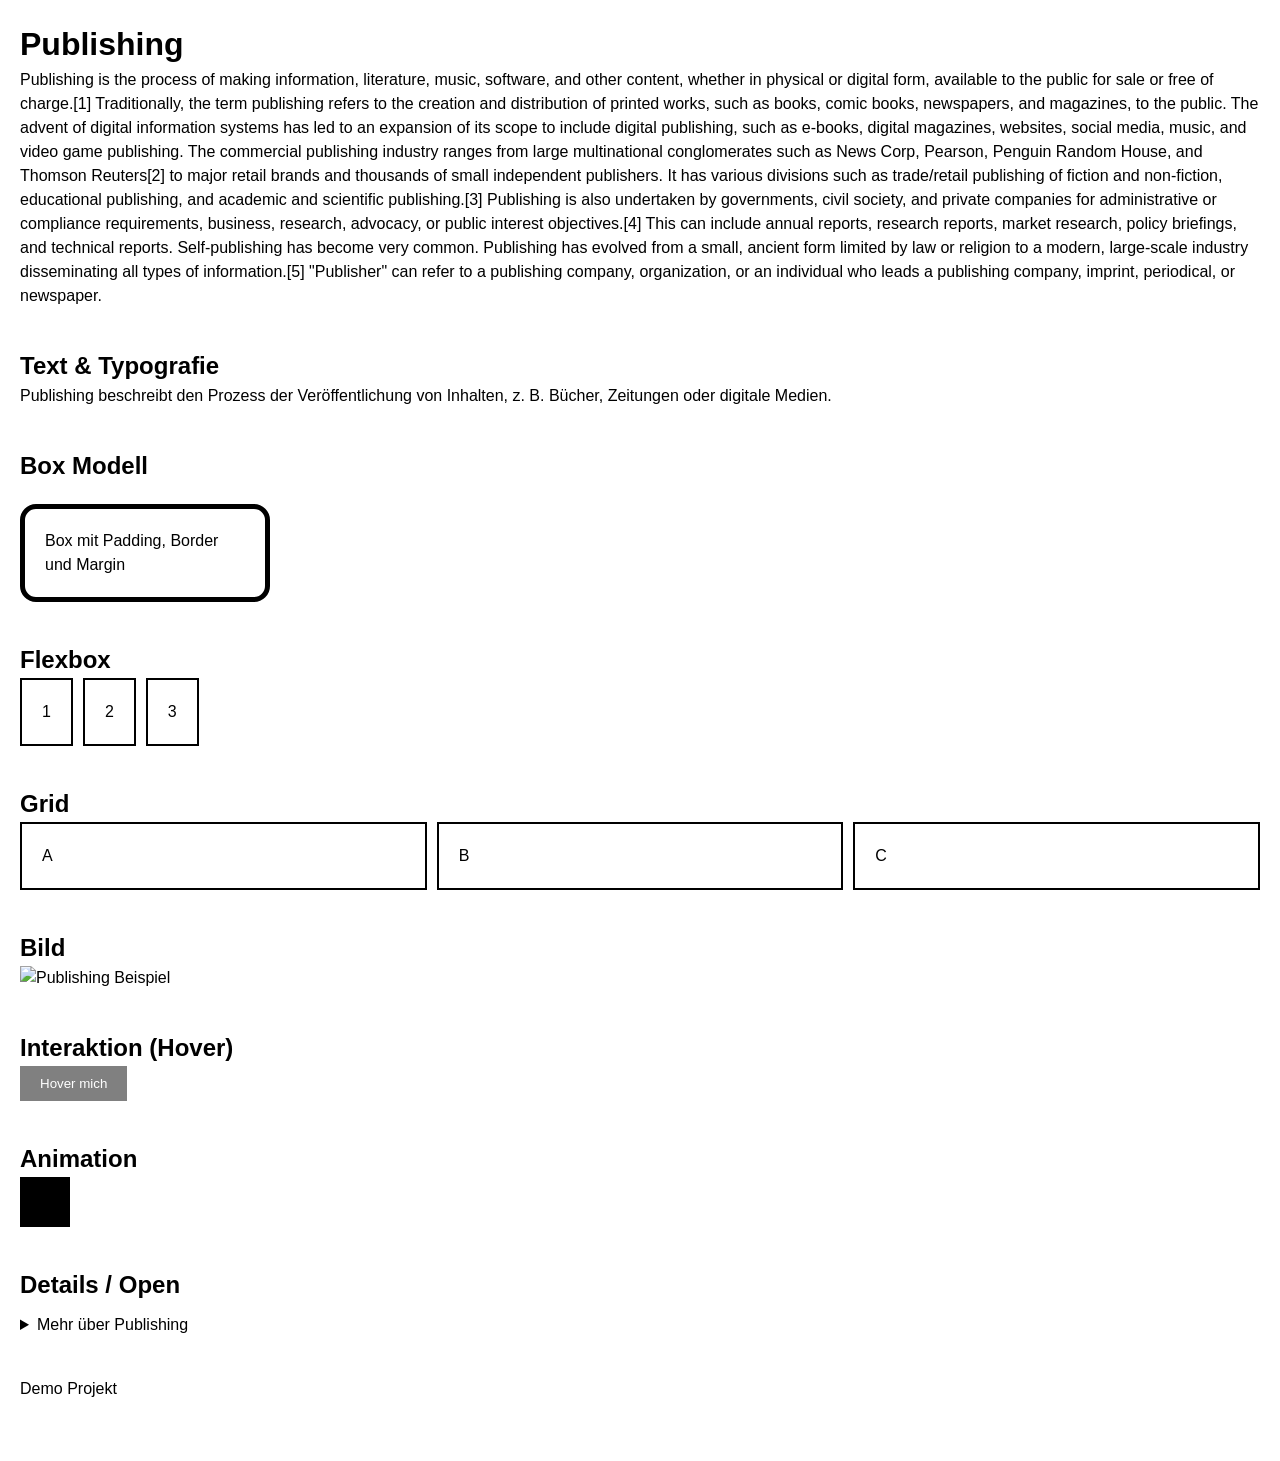
==== sample/index.html @ 696125f9 "typoooos" ====
<!doctype html>
<html lang="de">
  <head>
    <meta charset="UTF-8" />
    <meta name="viewport" content="width=device-width, initial-scale=1.0" />
    <title>Publishing – CSS Demo</title>

    <!-- CSS einbinden -->
    <link rel="stylesheet" href="style.css" />
  </head>

  <body>
    <header>
      <h1>Publishing</h1>
      <p>
        Publishing is the process of making information, literature, music,
        software, and other content, whether in physical or digital form,
        available to the public for sale or free of charge.[1] Traditionally,
        the term publishing refers to the creation and distribution of printed
        works, such as books, comic books, newspapers, and magazines, to the
        public. The advent of digital information systems has led to an
        expansion of its scope to include digital publishing, such as e-books,
        digital magazines, websites, social media, music, and video game
        publishing. The commercial publishing industry ranges from large
        multinational conglomerates such as News Corp, Pearson, Penguin Random
        House, and Thomson Reuters[2] to major retail brands and thousands of
        small independent publishers. It has various divisions such as
        trade/retail publishing of fiction and non-fiction, educational
        publishing, and academic and scientific publishing.[3] Publishing is
        also undertaken by governments, civil society, and private companies for
        administrative or compliance requirements, business, research, advocacy,
        or public interest objectives.[4] This can include annual reports,
        research reports, market research, policy briefings, and technical
        reports. Self-publishing has become very common. Publishing has evolved
        from a small, ancient form limited by law or religion to a modern,
        large-scale industry disseminating all types of information.[5]
        "Publisher" can refer to a publishing company, organization, or an
        individual who leads a publishing company, imprint, periodical, or
        newspaper.
      </p>
    </header>

    <main>
      <!-- TEXT / TYPO -->
      <section class="section">
        <h2>Text & Typografie</h2>
        <p>
          Publishing beschreibt den Prozess der Veröffentlichung von Inhalten,
          z. B. Bücher, Zeitungen oder digitale Medien.
        </p>
      </section>

      <!-- BOX MODELL -->
      <section class="section box-demo">
        <h2>Box Modell</h2>
        <div class="box">Box mit Padding, Border und Margin</div>
      </section>

      <!-- FLEX -->
      <section class="section">
        <h2>Flexbox</h2>
        <div class="flex-container">
          <div class="item">1</div>
          <div class="item">2</div>
          <div class="item">3</div>
        </div>
      </section>

      <!-- GRID -->
      <section class="section">
        <h2>Grid</h2>
        <div class="grid-container">
          <div class="item">A</div>
          <div class="item">B</div>
          <div class="item">C</div>
        </div>
      </section>

      <!-- IMAGE -->
      <section class="section">
        <h2>Bild</h2>
        <img src="images/publishing.jpg" alt="Publishing Beispiel" />
      </section>

      <!-- HOVER -->
      <section class="section">
        <h2>Interaktion (Hover)</h2>
        <button class="btn">Hover mich</button>
      </section>

      <!-- ANIMATION -->
      <section class="section">
        <h2>Animation</h2>
        <div class="animated-box"></div>
      </section>

      <!-- DETAILS -->
      <section class="section">
        <h2>Details / Open</h2>
        <details>
          <summary>Mehr über Publishing</summary>
          <p>
            Publishing umfasst sowohl traditionelle Druckverfahren als auch
            digitale Distribution.
          </p>
        </details>
      </section>
    </main>

    <footer>
      <p>Demo Projekt</p>
    </footer>
  </body>
</html>
---- sample/style.css ----
/* =========================
   FONT SETUP (Platzhalter)
   ========================= */

@font-face {
  font-family: "MeineFont";
  src:
    url("/fonts/meinefont.woff2") format("woff2"),
    url("/fonts/meinefont.woff") format("woff");
}

/* =========================
   RESET / BASIS
   ========================= */

* {
  margin: 0;
  padding: 0;
  box-sizing: border-box;
}

/* Grundlegende Typografie */
body {
  font-family: "MeineFont", sans-serif;
  line-height: 1.5;
  padding: 20px;
}

/* =========================
   LAYOUT
   ========================= */

header,
footer {
  margin-bottom: 40px;
}

h1,
h2 {
  position: sticky;
  top: 0;
  background-color: white;
  width: 100%;
}

.section {
  margin-bottom: 40px;
}

/* =========================
   BOX MODELL DEMO
   ========================= */

.box {
  width: 250px;
  padding: 20px;
  border: 5px solid black;
  margin: 20px 0;
  border-radius: 1rem;
}

/* =========================
   FLEXBOX
   ========================= */

.flex-container {
  display: flex;
  gap: 10px;
}

.item {
  padding: 20px;
  border: 2px solid black;
}

/* =========================
   GRID
   ========================= */

.grid-container {
  display: grid;
  grid-template-columns: 1fr 1fr 1fr;
  gap: 10px;
}

/* =========================
   IMAGE
   ========================= */

img {
  max-width: 100%;
  display: block;
}

/* =========================
   INTERAKTION (HOVER)
   ========================= */

.btn {
  padding: 10px 20px;
  border: none;
  background: grey;
  color: white;
  cursor: pointer;

  /* Transition für weiche Animation */
  transition:
    background 0.5s ease,
    transform 0.5s ease;
}

.btn:hover {
  background: black;
  transform: scale(1.1);
}

/* =========================
   ANIMATION
   ========================= */

/* Ablauf definieren */
@keyframes move {
  0% {
    transform: translateX(0);
  }

  100% {
    transform: translateX(100px);
  }
}

.animated-box {
  width: 50px;
  height: 50px;
  background: black;

  /* Animation anwenden */
  animation: move 2s ease-in-out infinite alternate;
}

/* =========================
   DETAILS / OPEN
   ========================= */

details {
  margin-top: 10px;
}

details:open {
  background: lightgrey;
  padding: 10px;
}

/* =========================
   PRINT STYLES
   ========================= */

@media print {
  body {
    background: white;
    color: black;
  }

  .btn,
  .animated-box {
    display: none; /* Interaktive Elemente im Print ausblenden */
  }
}
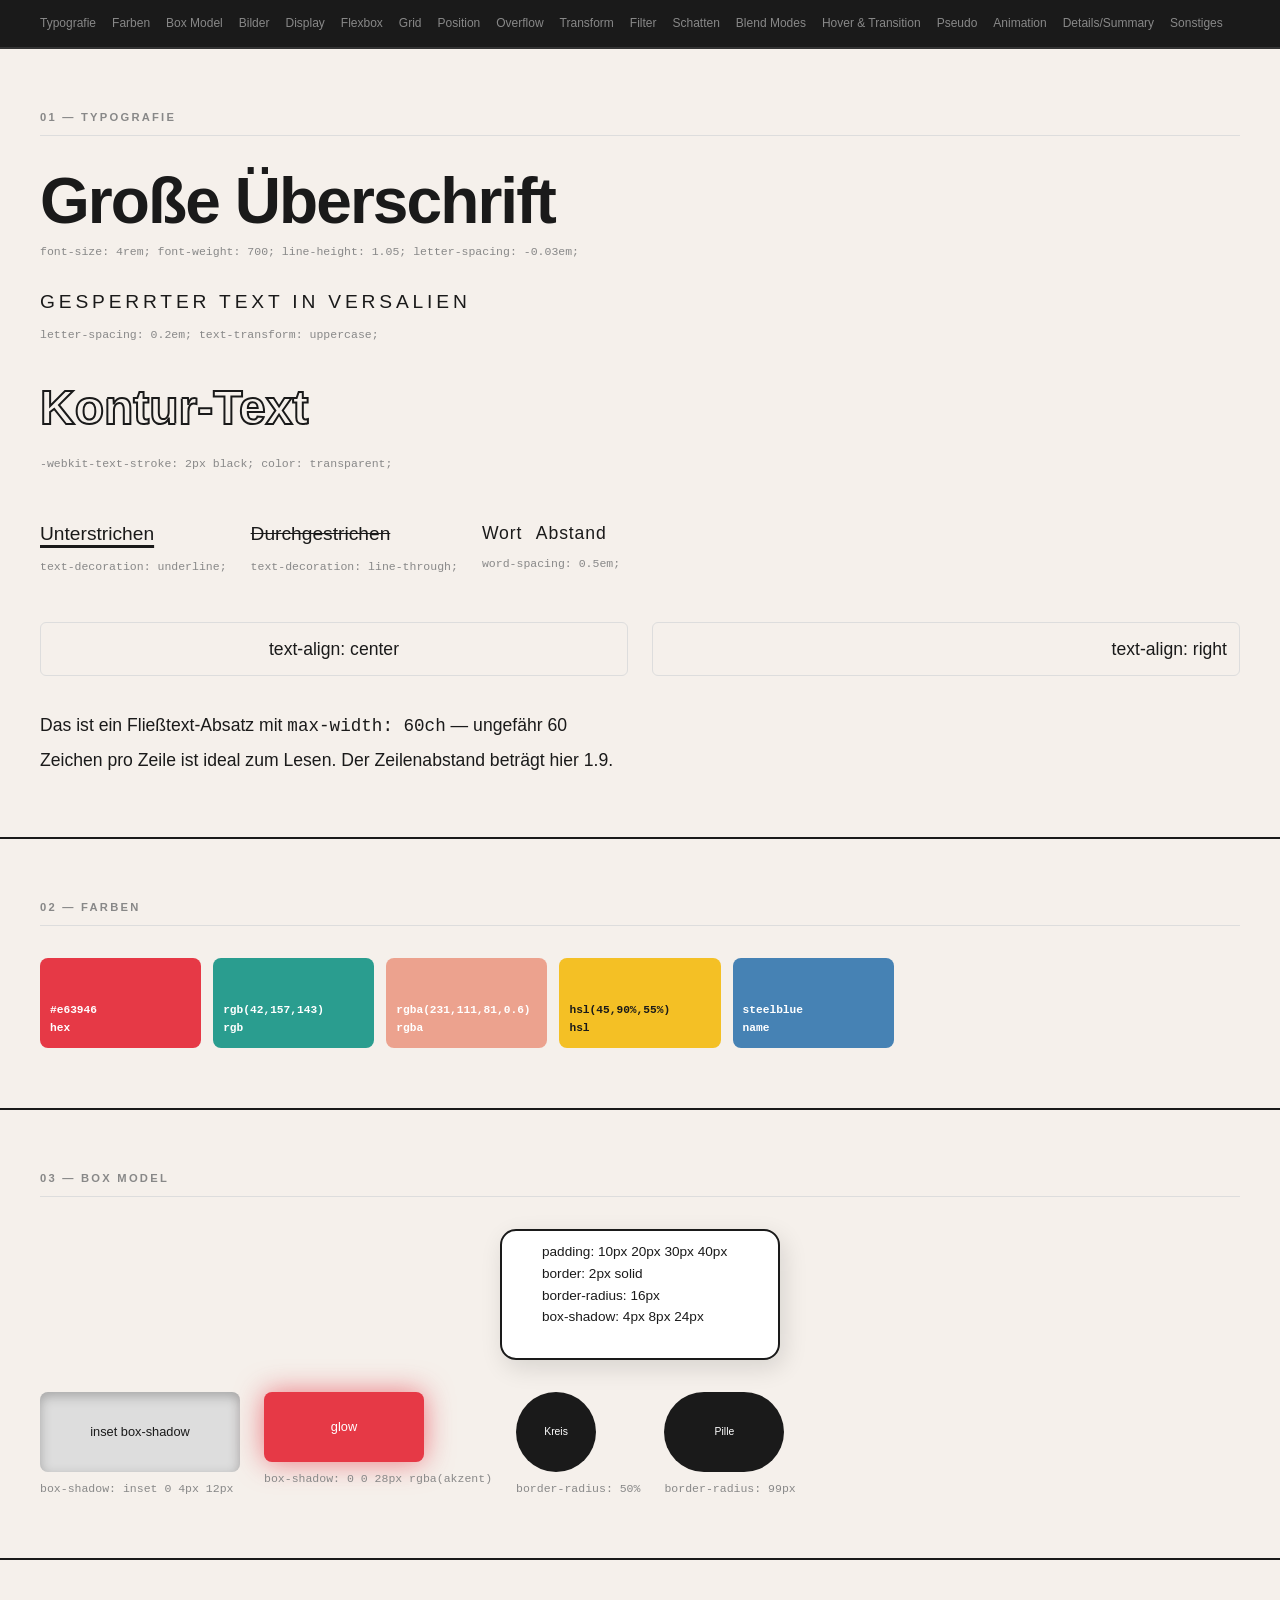
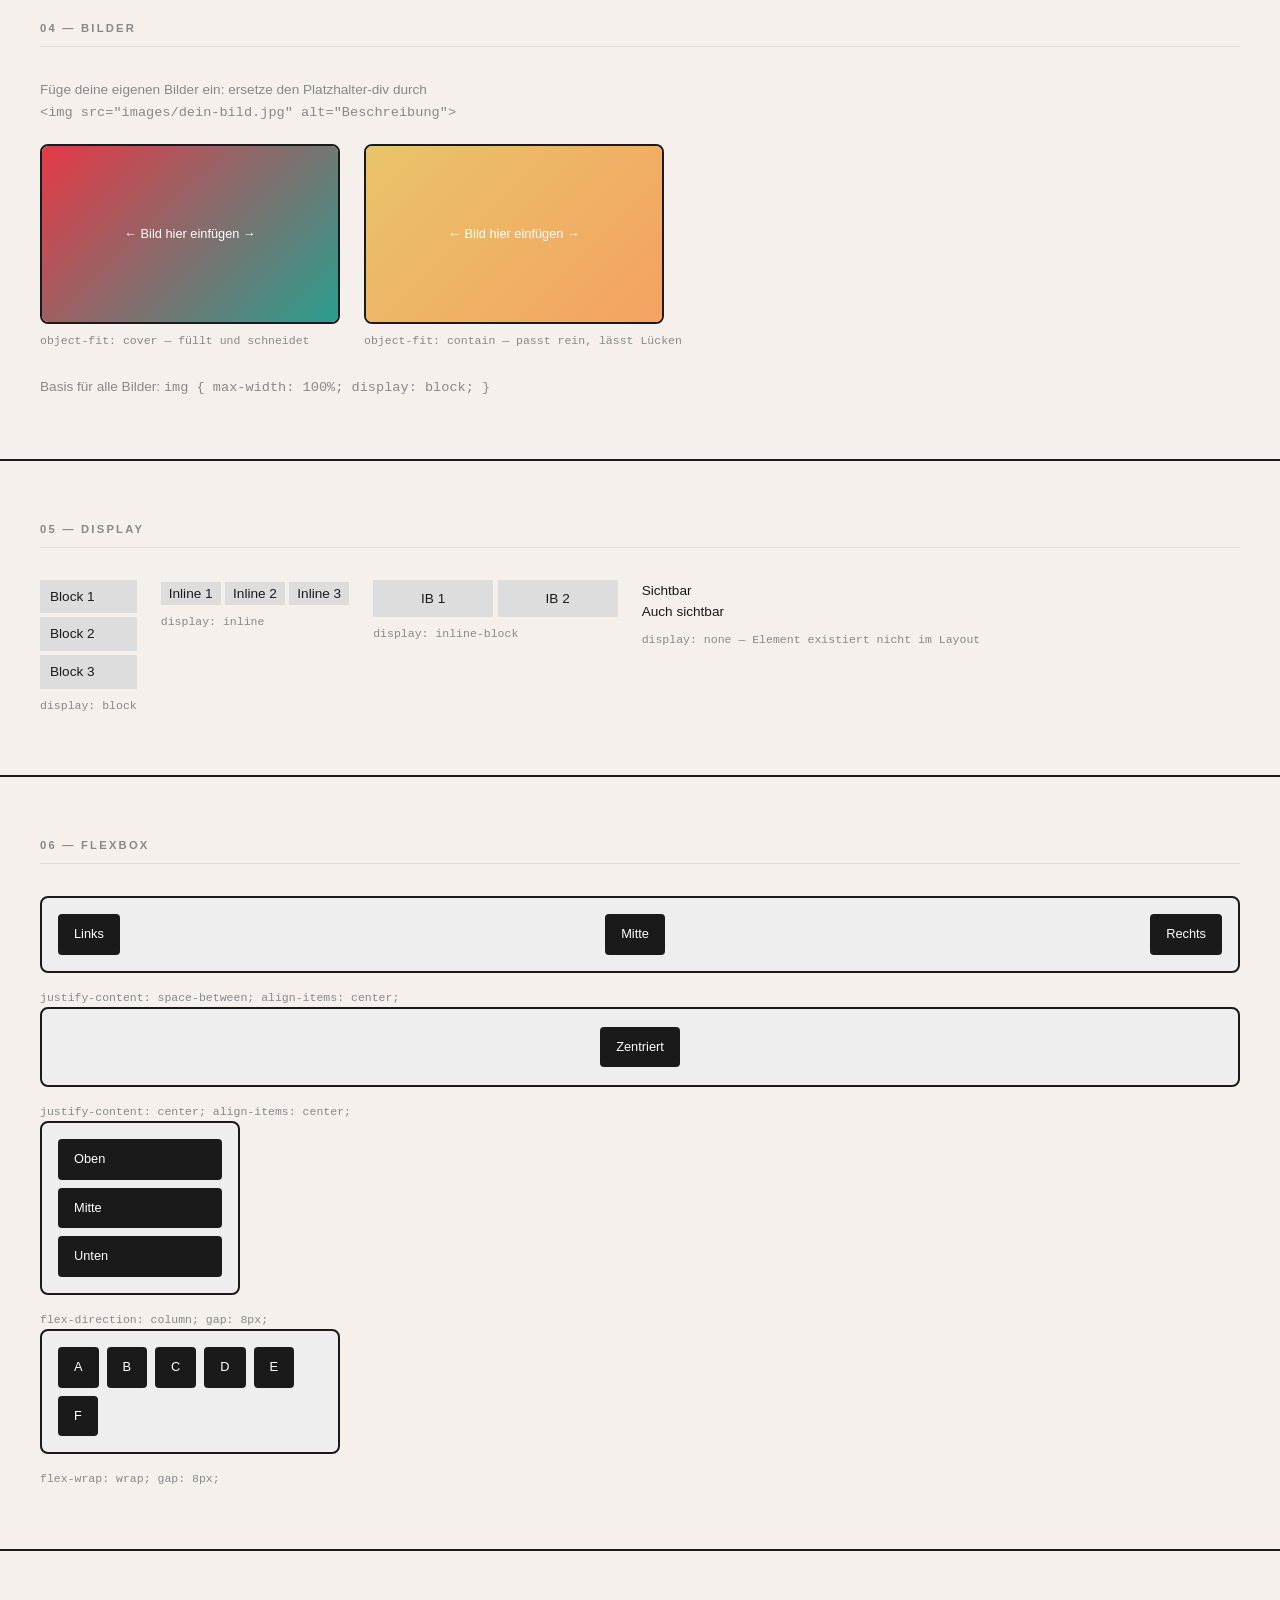
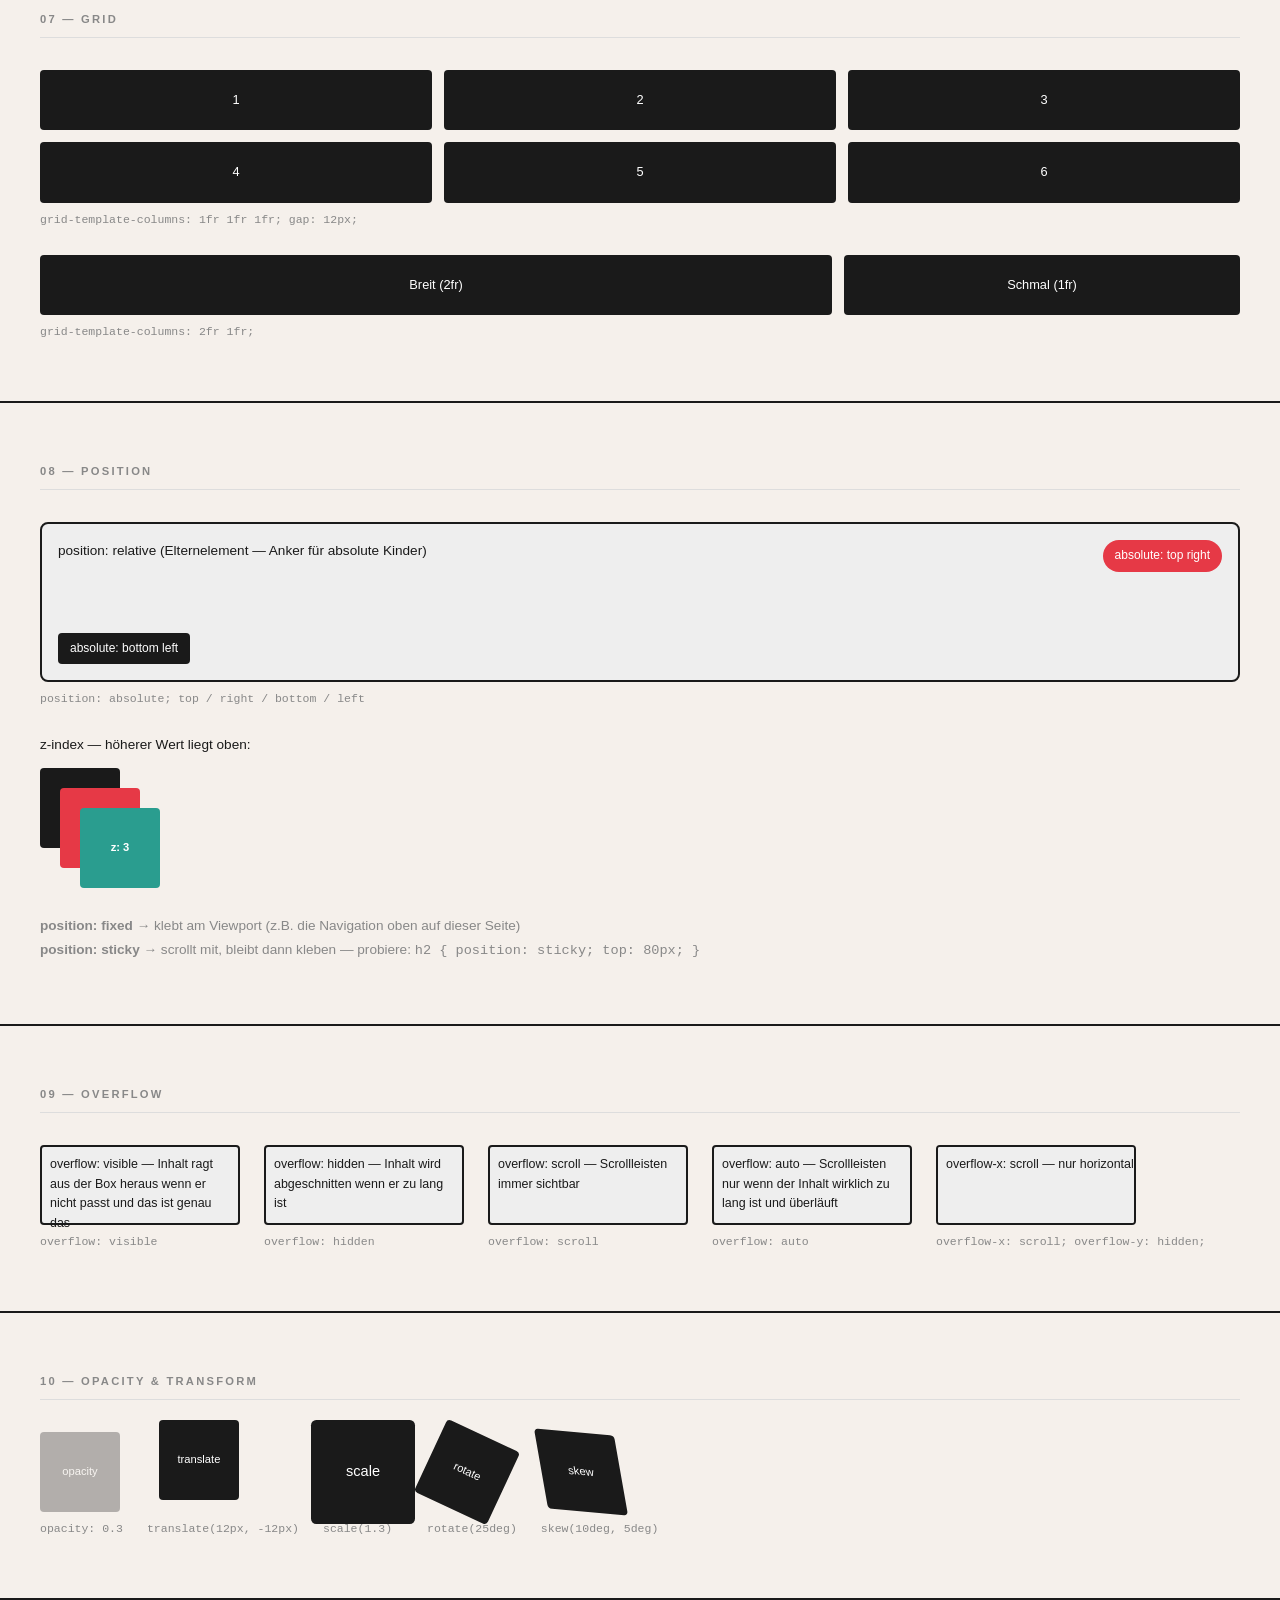
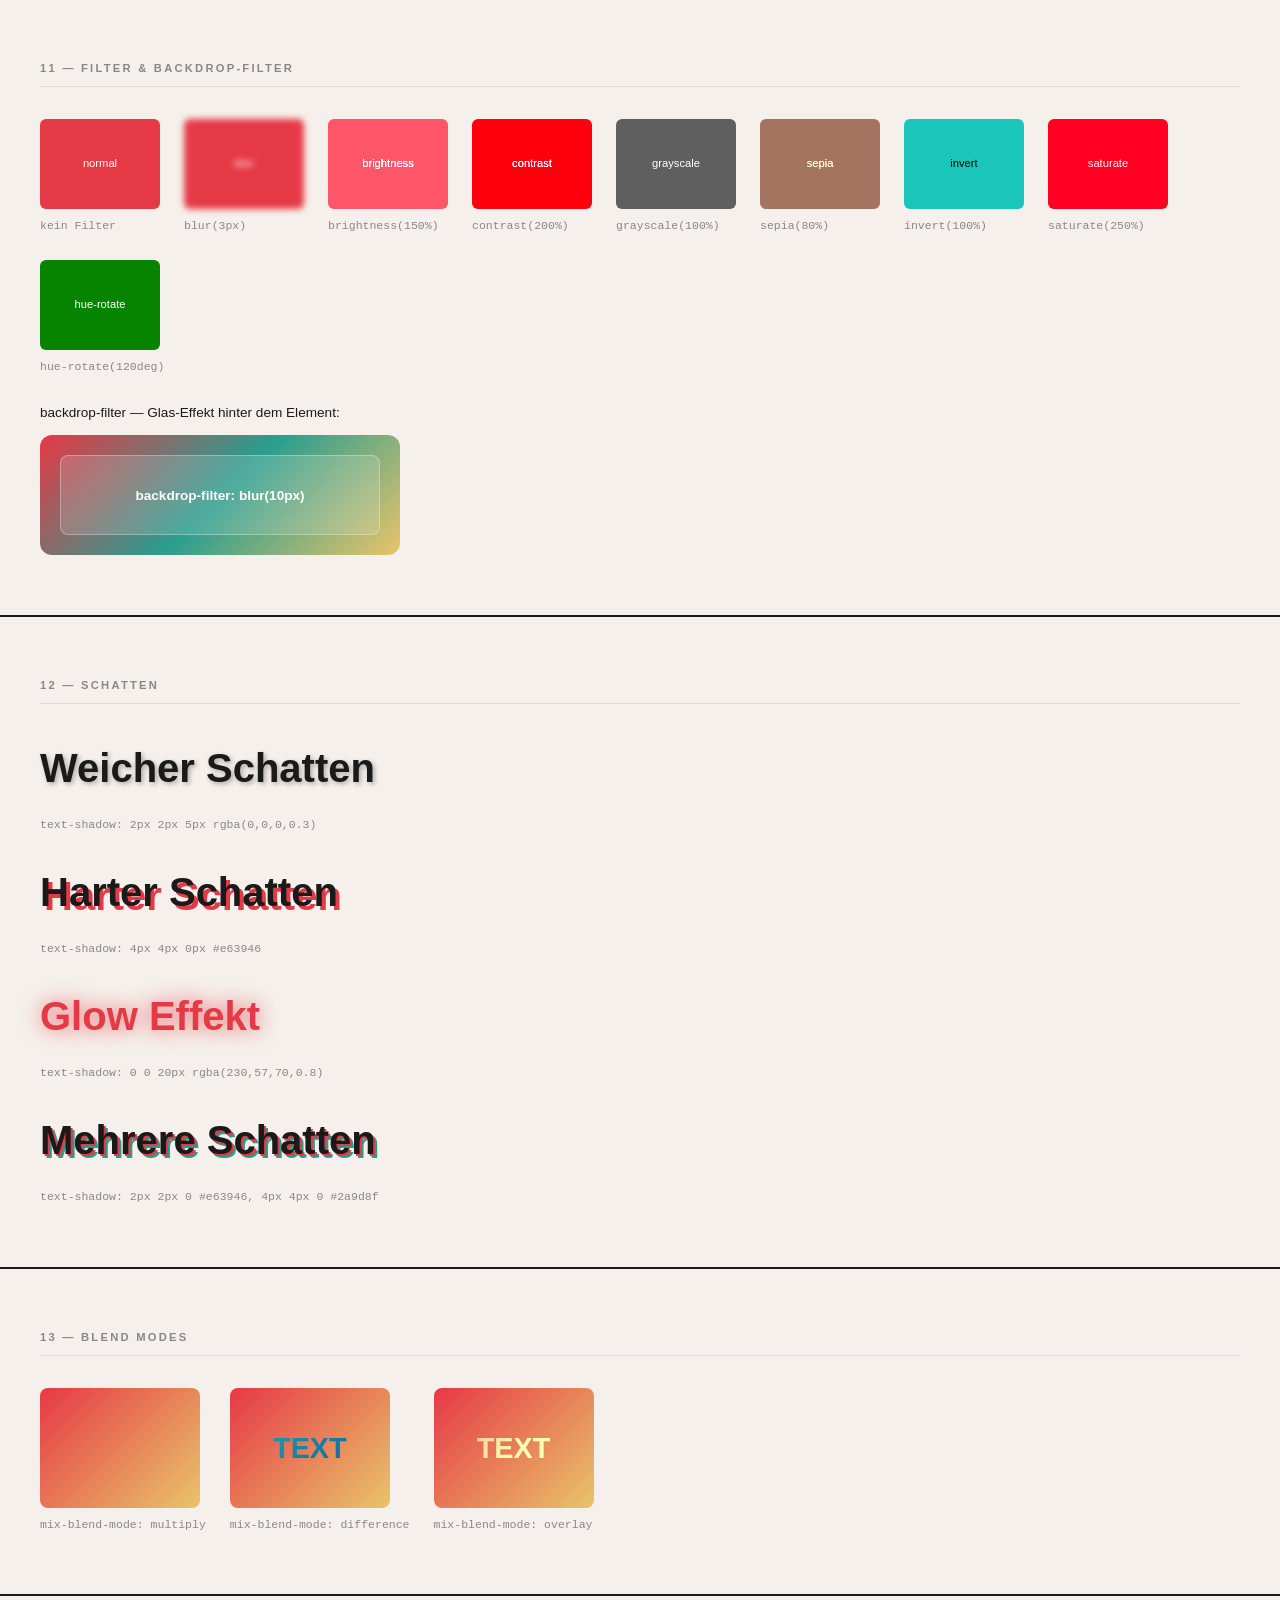
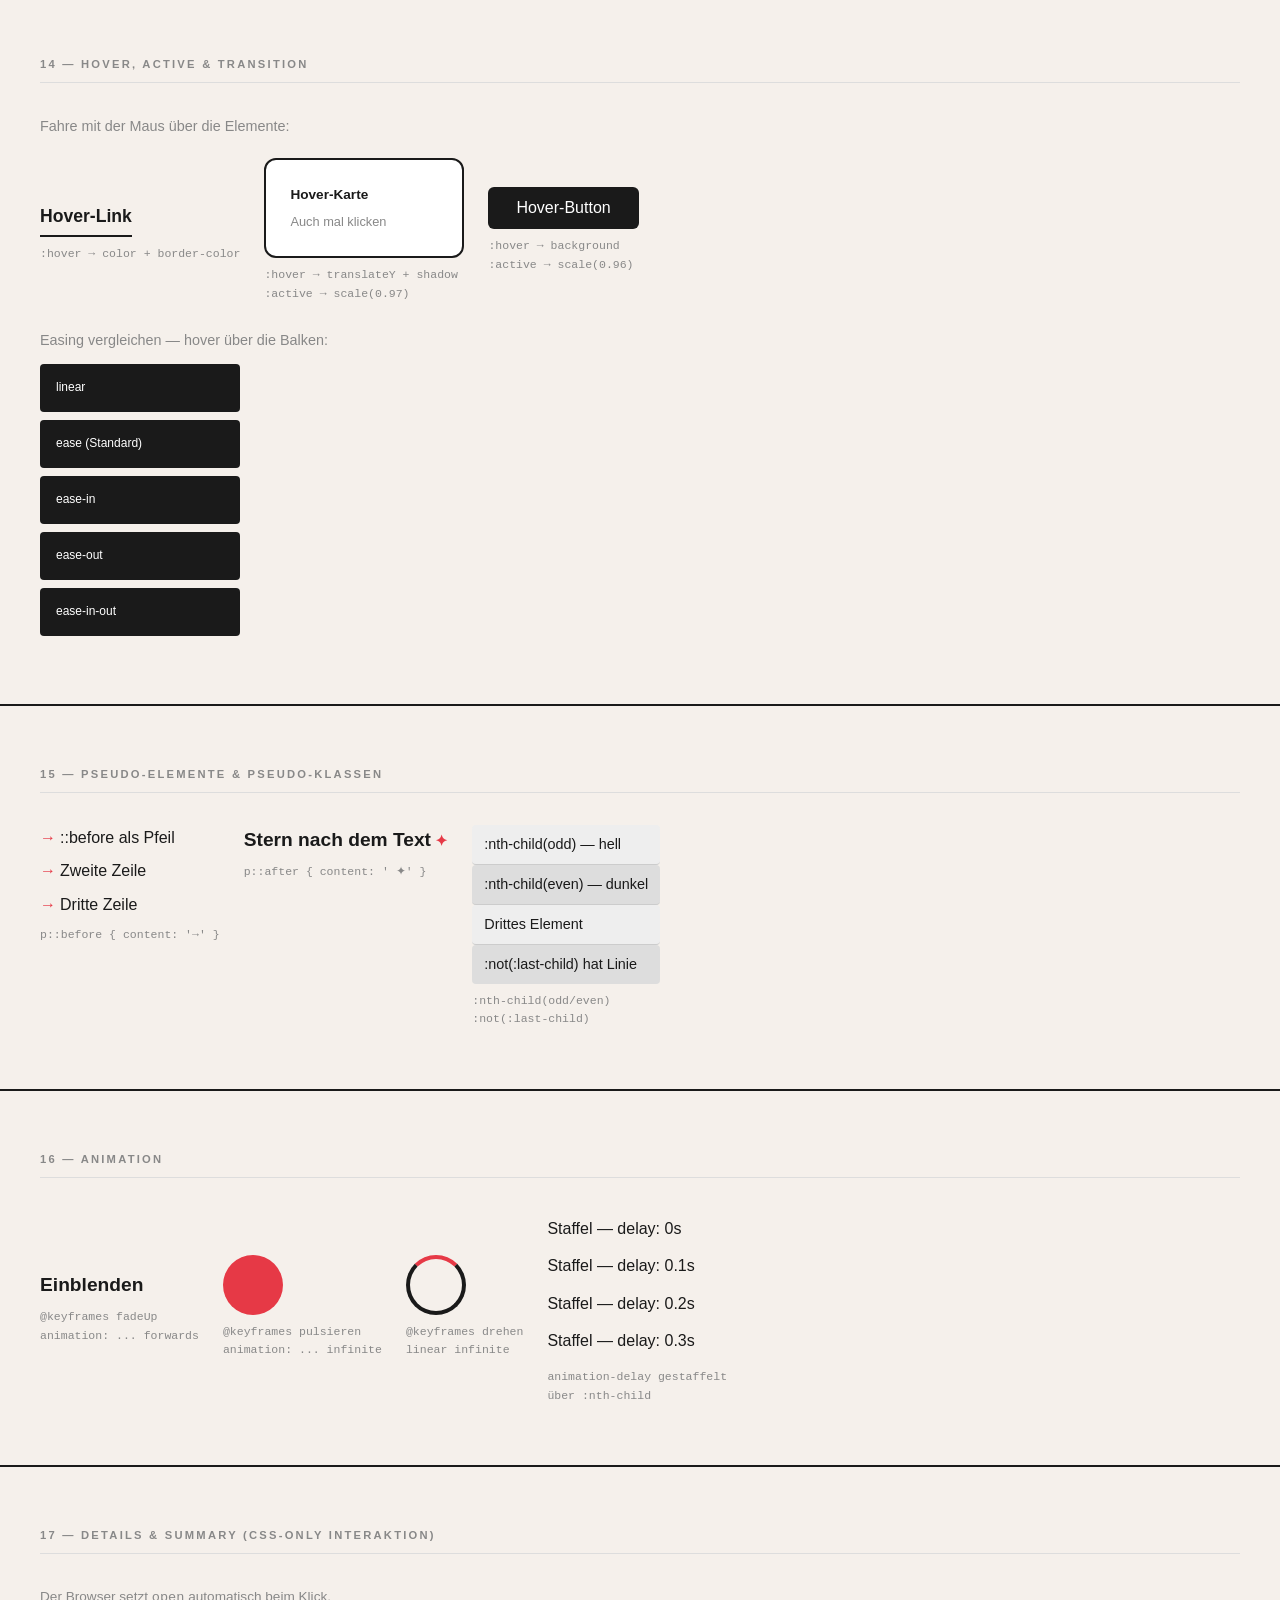
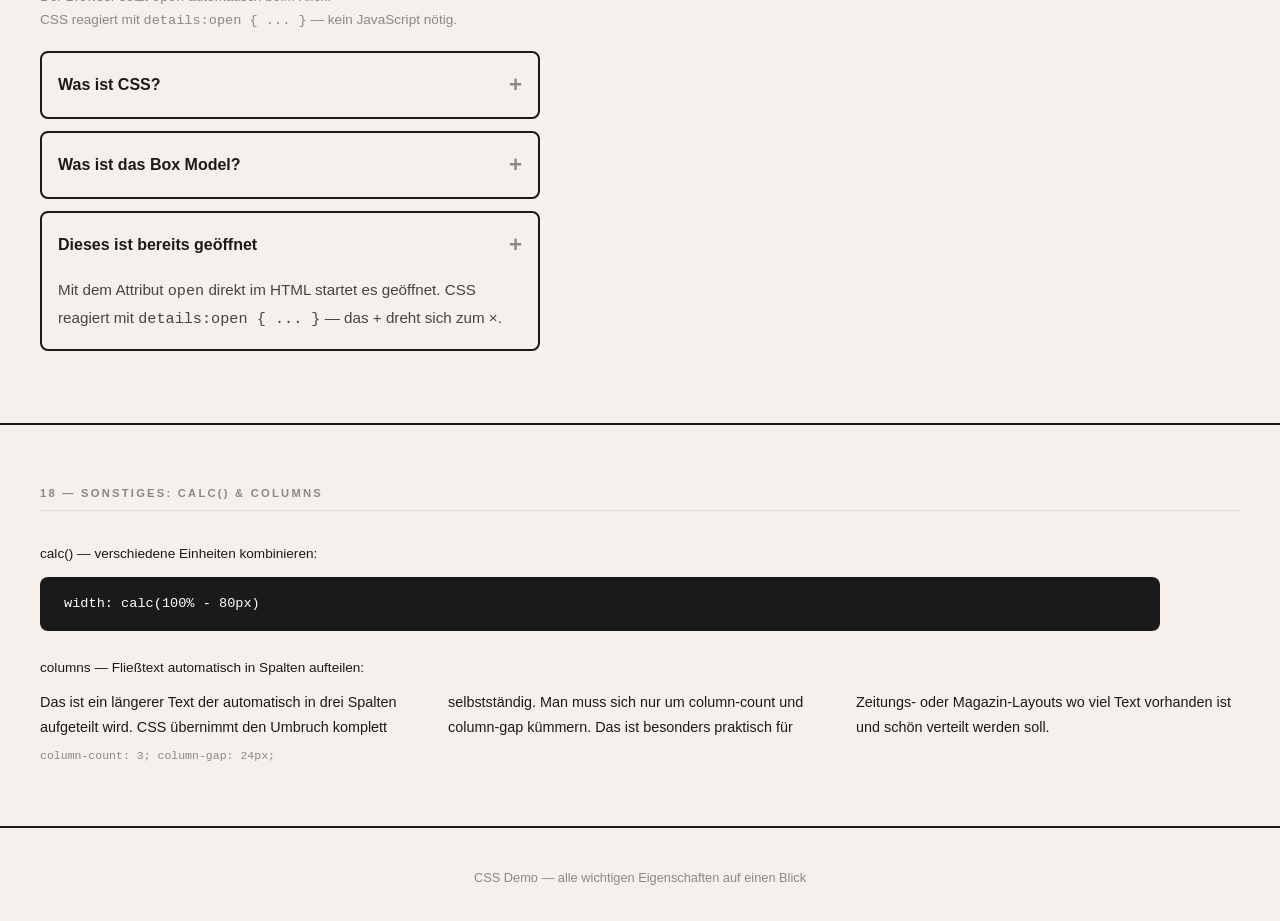
==== commit 6984a8dc: "readme spelling" ====
--- a/sample/index.html
+++ b/sample/index.html
@@ -3,112 +3,1821 @@
   <head>
     <meta charset="UTF-8" />
     <meta name="viewport" content="width=device-width, initial-scale=1.0" />
-    <title>Publishing – CSS Demo</title>
-
-    <!-- CSS einbinden -->
-    <link rel="stylesheet" href="style.css" />
+    <title>CSS Eigenschaften Demo</title>
+    <style>
+      /* ============================================================
+       FONT-FACE — selbst gehostete Schrift
+       (ersetze src mit deinen eigenen Dateien)
+    ============================================================ */
+      @font-face {
+        font-family: "MeineSerif";
+        src: url("/fonts/serif.woff2") format("woff2");
+        font-weight: 400;
+      }
+
+      /* ============================================================
+       UNIVERSELLER RESET + BOX MODEL
+    ============================================================ */
+      * {
+        box-sizing: border-box;
+        margin: 0;
+        padding: 0;
+      }
+
+      /* ============================================================
+       CSS VARIABLEN
+    ============================================================ */
+      :root {
+        --schwarz: #1a1a1a;
+        --weiss: #f5f0eb;
+        --akzent: #e63946;
+        --grau: #888;
+        --rahmen: 2px solid var(--schwarz);
+      }
+
+      /* ============================================================
+       BODY
+    ============================================================ */
+      body {
+        background-color: var(--weiss);
+        color: var(--schwarz);
+        font-family: sans-serif;
+        font-size: 1rem;
+        line-height: 1.6;
+      }
+
+      /* ============================================================
+       ALLGEMEINES LAYOUT
+    ============================================================ */
+      section {
+        padding: 60px 40px;
+        border-bottom: var(--rahmen);
+      }
+
+      h3.kapitel {
+        font-size: 0.7rem;
+        text-transform: uppercase;
+        letter-spacing: 0.2em;
+        color: var(--grau);
+        margin-bottom: 32px;
+        padding-bottom: 8px;
+        border-bottom: 1px solid #ddd;
+      }
+
+      .reihe {
+        display: flex;
+        flex-wrap: wrap;
+        gap: 24px;
+        align-items: flex-start;
+        margin-top: 20px;
+      }
+
+      .beschriftung {
+        font-size: 0.72rem;
+        color: var(--grau);
+        margin-top: 8px;
+        font-family: monospace;
+      }
+
+      /* ============================================================
+       1. TYPOGRAFIE
+    ============================================================ */
+
+      #typografie .gross {
+        font-size: 4rem;
+        font-weight: 700;
+        line-height: 1.05;
+        letter-spacing: -0.03em;
+      }
+
+      #typografie .gesperrt {
+        font-size: 1.2rem;
+        font-weight: 400;
+        letter-spacing: 0.2em;
+        text-transform: uppercase;
+      }
+
+      #typografie .kontur {
+        font-size: 3rem;
+        font-weight: 700;
+        -webkit-text-stroke: 2px var(--schwarz);
+        color: transparent;
+      }
+
+      #typografie .unterstrichen {
+        text-decoration: underline;
+        text-decoration-thickness: 3px;
+        text-underline-offset: 5px;
+        font-size: 1.2rem;
+      }
+
+      #typografie .durchgestrichen {
+        text-decoration: line-through;
+        font-size: 1.2rem;
+      }
+
+      #typografie .wortabstand {
+        word-spacing: 0.5em;
+        letter-spacing: 0.05em;
+        font-size: 1.1rem;
+      }
+
+      #typografie .zentriert {
+        text-align: center;
+        font-size: 1.1rem;
+      }
+      #typografie .rechts {
+        text-align: right;
+        font-size: 1.1rem;
+      }
+
+      #typografie .fliesstext {
+        max-width: 60ch;
+        font-size: 1.1rem;
+        line-height: 1.9;
+        margin-top: 8px;
+      }
+
+      /* ============================================================
+       2. FARBEN
+    ============================================================ */
+
+      .farb-grid {
+        display: grid;
+        grid-template-columns: repeat(auto-fill, minmax(150px, 1fr));
+        gap: 12px;
+      }
+
+      .farbfeld {
+        height: 90px;
+        border-radius: 8px;
+        display: flex;
+        align-items: flex-end;
+        padding: 10px;
+        font-size: 0.7rem;
+        font-weight: 600;
+        font-family: monospace;
+      }
+
+      .c-hex {
+        background-color: #e63946;
+        color: white;
+      }
+      .c-rgb {
+        background-color: rgb(42, 157, 143);
+        color: white;
+      }
+      .c-rgba {
+        background-color: rgba(231, 111, 81, 0.6);
+        color: white;
+      }
+      .c-hsl {
+        background-color: hsl(45, 90%, 55%);
+        color: #1a1a1a;
+      }
+      .c-name {
+        background-color: steelblue;
+        color: white;
+      }
+
+      /* ============================================================
+       3. BOX MODEL
+    ============================================================ */
+
+      .box-demo {
+        width: 280px;
+        min-height: 100px;
+        max-width: 100%;
+        background-color: white;
+        padding: 10px 20px 30px 40px;
+        border: var(--rahmen);
+        border-radius: 16px;
+        margin: 0 auto;
+        box-shadow: 4px 8px 24px rgba(0, 0, 0, 0.12);
+      }
+
+      .box-inset {
+        width: 200px;
+        height: 80px;
+        background-color: #ddd;
+        border-radius: 8px;
+        box-shadow: inset 0 4px 12px rgba(0, 0, 0, 0.25);
+        display: flex;
+        align-items: center;
+        justify-content: center;
+        font-size: 0.8rem;
+      }
+
+      .box-glow {
+        width: 160px;
+        height: 70px;
+        background-color: var(--akzent);
+        border-radius: 8px;
+        box-shadow: 0 0 28px rgba(230, 57, 70, 0.65);
+        display: flex;
+        align-items: center;
+        justify-content: center;
+        color: white;
+        font-size: 0.8rem;
+      }
+
+      .mini-box {
+        width: 80px;
+        height: 80px;
+        background-color: var(--schwarz);
+        display: flex;
+        align-items: center;
+        justify-content: center;
+        color: white;
+        font-size: 0.65rem;
+        text-align: center;
+        padding: 6px;
+      }
+
+      /* ============================================================
+       4. BILDER
+    ============================================================ */
+
+      .bild-cover {
+        width: 300px;
+        height: 180px;
+        overflow: hidden;
+        border-radius: 8px;
+        border: var(--rahmen);
+      }
+
+      .bild-cover img {
+        width: 100%;
+        height: 100%;
+        object-fit: cover;
+        object-position: center;
+        display: block;
+      }
+
+      .bild-contain {
+        width: 300px;
+        height: 180px;
+        overflow: hidden;
+        border-radius: 8px;
+        border: var(--rahmen);
+        background-color: #eee;
+      }
+
+      .bild-contain img {
+        width: 100%;
+        height: 100%;
+        object-fit: contain;
+        display: block;
+      }
+
+      /* ============================================================
+       5. DISPLAY
+    ============================================================ */
+
+      .display-block span {
+        display: block;
+        background-color: #ddd;
+        padding: 6px 10px;
+        margin-bottom: 4px;
+        font-size: 0.85rem;
+      }
+
+      .display-inline span {
+        display: inline;
+        background-color: #ddd;
+        padding: 4px 8px;
+        font-size: 0.85rem;
+      }
+
+      .display-inline-block span {
+        display: inline-block;
+        background-color: #ddd;
+        padding: 8px 16px;
+        width: 120px;
+        text-align: center;
+        font-size: 0.85rem;
+      }
+
+      .versteckt {
+        display: none;
+      }
+
+      /* ============================================================
+       6. FLEXBOX
+    ============================================================ */
+
+      .flex-demo {
+        background-color: #eee;
+        padding: 16px;
+        border-radius: 8px;
+        border: var(--rahmen);
+        margin-bottom: 16px;
+      }
+
+      .flex-demo span {
+        background-color: var(--schwarz);
+        color: white;
+        padding: 10px 16px;
+        font-size: 0.8rem;
+        border-radius: 4px;
+      }
+
+      .f-space-between {
+        display: flex;
+        justify-content: space-between;
+        align-items: center;
+      }
+      .f-center {
+        display: flex;
+        justify-content: center;
+        align-items: center;
+        height: 80px;
+      }
+      .f-column {
+        display: flex;
+        flex-direction: column;
+        gap: 8px;
+      }
+      .f-wrap {
+        display: flex;
+        flex-wrap: wrap;
+        gap: 8px;
+      }
+
+      /* ============================================================
+       7. GRID
+    ============================================================ */
+
+      .grid-demo {
+        display: grid;
+        grid-template-columns: 1fr 1fr 1fr;
+        gap: 12px;
+      }
+
+      .grid-demo div {
+        background-color: var(--schwarz);
+        color: white;
+        padding: 20px;
+        text-align: center;
+        font-size: 0.8rem;
+        border-radius: 4px;
+      }
+
+      .grid-asymmetrisch {
+        display: grid;
+        grid-template-columns: 2fr 1fr;
+        gap: 12px;
+      }
+
+      .grid-asymmetrisch div {
+        background-color: var(--schwarz);
+        color: white;
+        padding: 20px;
+        text-align: center;
+        font-size: 0.8rem;
+        border-radius: 4px;
+      }
+
+      /* ============================================================
+       8. POSITION
+    ============================================================ */
+
+      .position-container {
+        position: relative;
+        height: 160px;
+        background-color: #eee;
+        border: var(--rahmen);
+        border-radius: 8px;
+        overflow: hidden;
+      }
+
+      .pos-absolute {
+        position: absolute;
+        top: 16px;
+        right: 16px;
+        background-color: var(--akzent);
+        color: white;
+        padding: 6px 12px;
+        font-size: 0.75rem;
+        border-radius: 99px;
+      }
+
+      .pos-absolute-unten {
+        position: absolute;
+        bottom: 16px;
+        left: 16px;
+        background-color: var(--schwarz);
+        color: white;
+        padding: 6px 12px;
+        font-size: 0.75rem;
+        border-radius: 4px;
+      }
+
+      .z-index-demo {
+        position: relative;
+        height: 120px;
+      }
+
+      .z-box {
+        position: absolute;
+        width: 80px;
+        height: 80px;
+        border-radius: 4px;
+        display: flex;
+        align-items: center;
+        justify-content: center;
+        font-size: 0.7rem;
+        color: white;
+        font-weight: 700;
+      }
+
+      .z1 {
+        background-color: var(--schwarz);
+        top: 0;
+        left: 0;
+        z-index: 1;
+      }
+      .z2 {
+        background-color: var(--akzent);
+        top: 20px;
+        left: 20px;
+        z-index: 2;
+      }
+      .z3 {
+        background-color: #2a9d8f;
+        top: 40px;
+        left: 40px;
+        z-index: 3;
+      }
+
+      /* ============================================================
+       9. OVERFLOW
+    ============================================================ */
+
+      .overflow-box {
+        width: 200px;
+        height: 80px;
+        background-color: #eee;
+        border: var(--rahmen);
+        border-radius: 4px;
+        padding: 8px;
+        font-size: 0.78rem;
+      }
+
+      .o-visible {
+        overflow: visible;
+      }
+      .o-hidden {
+        overflow: hidden;
+      }
+      .o-scroll {
+        overflow: scroll;
+      }
+      .o-auto {
+        overflow: auto;
+      }
+      .o-x {
+        overflow-x: scroll;
+        overflow-y: hidden;
+        white-space: nowrap;
+      }
+
+      /* ============================================================
+       10. OPACITY & TRANSFORM
+    ============================================================ */
+
+      .transform-box {
+        width: 80px;
+        height: 80px;
+        background-color: var(--schwarz);
+        display: flex;
+        align-items: center;
+        justify-content: center;
+        color: white;
+        font-size: 0.7rem;
+        text-align: center;
+        border-radius: 4px;
+      }
+
+      .t-opacity {
+        opacity: 0.3;
+      }
+      .t-translate {
+        transform: translate(12px, -12px);
+      }
+      .t-scale {
+        transform: scale(1.3);
+      }
+      .t-rotate {
+        transform: rotate(25deg);
+      }
+      .t-skew {
+        transform: skew(10deg, 5deg);
+      }
+
+      /* ============================================================
+       11. FILTER & BACKDROP-FILTER
+    ============================================================ */
+
+      .filter-box {
+        width: 120px;
+        height: 90px;
+        background-color: var(--akzent);
+        border-radius: 6px;
+        display: flex;
+        align-items: center;
+        justify-content: center;
+        color: white;
+        font-size: 0.7rem;
+        text-align: center;
+        padding: 8px;
+      }
+
+      .f-blur {
+        filter: blur(3px);
+      }
+      .f-brightness {
+        filter: brightness(150%);
+      }
+      .f-contrast {
+        filter: contrast(200%);
+      }
+      .f-grayscale {
+        filter: grayscale(100%);
+      }
+      .f-sepia {
+        filter: sepia(80%);
+      }
+      .f-invert {
+        filter: invert(100%);
+      }
+      .f-saturate {
+        filter: saturate(250%);
+      }
+      .f-hue {
+        filter: hue-rotate(120deg);
+      }
+
+      .glas-container {
+        position: relative;
+        height: 120px;
+        border-radius: 12px;
+        overflow: hidden;
+        background: linear-gradient(135deg, #e63946, #2a9d8f, #e9c46a);
+        max-width: 360px;
+      }
+
+      .glas-overlay {
+        position: absolute;
+        inset: 20px;
+        background: rgba(255, 255, 255, 0.15);
+        backdrop-filter: blur(10px);
+        border-radius: 8px;
+        border: 1px solid rgba(255, 255, 255, 0.3);
+        display: flex;
+        align-items: center;
+        justify-content: center;
+        color: white;
+        font-size: 0.85rem;
+        font-weight: 600;
+      }
+
+      /* ============================================================
+       12. TEXT-SHADOW
+    ============================================================ */
+
+      .text-schatten-demo h2 {
+        font-size: 2.5rem;
+        font-weight: 700;
+        margin-bottom: 16px;
+      }
+
+      .ts-normal {
+        text-shadow: 2px 2px 5px rgba(0, 0, 0, 0.3);
+      }
+      .ts-hart {
+        text-shadow: 4px 4px 0px var(--akzent);
+      }
+      .ts-glow {
+        text-shadow: 0 0 20px rgba(230, 57, 70, 0.8);
+        color: var(--akzent);
+      }
+      .ts-mehrere {
+        text-shadow:
+          2px 2px 0 #e63946,
+          4px 4px 0 #2a9d8f;
+      }
+
+      /* ============================================================
+       13. BLEND MODES
+    ============================================================ */
+
+      .blend-container {
+        width: 160px;
+        height: 120px;
+        background: linear-gradient(135deg, #e63946, #e9c46a);
+        border-radius: 8px;
+        display: flex;
+        align-items: center;
+        justify-content: center;
+      }
+
+      .blend-text {
+        font-size: 1.8rem;
+        font-weight: 900;
+        color: white;
+      }
+
+      .bm-multiply {
+        mix-blend-mode: multiply;
+      }
+      .bm-difference {
+        mix-blend-mode: difference;
+      }
+      .bm-overlay {
+        mix-blend-mode: overlay;
+      }
+
+      /* ============================================================
+       14. HOVER, ACTIVE & TRANSITION
+    ============================================================ */
+
+      .hover-link {
+        display: inline-block;
+        text-decoration: none;
+        color: var(--schwarz);
+        font-weight: 600;
+        font-size: 1.1rem;
+        padding: 4px 0;
+        border-bottom: 2px solid var(--schwarz);
+        transition:
+          color 0.2s ease,
+          border-color 0.2s ease;
+      }
+
+      .hover-link:hover {
+        color: var(--akzent);
+        border-color: var(--akzent);
+      }
+
+      .hover-karte {
+        width: 200px;
+        padding: 24px;
+        background-color: white;
+        border: var(--rahmen);
+        border-radius: 12px;
+        cursor: pointer;
+        transition:
+          transform 0.2s ease,
+          box-shadow 0.2s ease;
+      }
+
+      .hover-karte:hover {
+        transform: translateY(-6px);
+        box-shadow: 0 16px 40px rgba(0, 0, 0, 0.12);
+      }
+
+      .hover-karte:active {
+        transform: scale(0.97);
+      }
+
+      .hover-button {
+        display: inline-block;
+        background-color: var(--schwarz);
+        color: white;
+        padding: 12px 28px;
+        border: none;
+        border-radius: 6px;
+        cursor: pointer;
+        font-size: 1rem;
+        transition:
+          background-color 0.2s ease-in-out,
+          transform 0.15s ease;
+      }
+
+      .hover-button:hover {
+        background-color: var(--akzent);
+      }
+      .hover-button:active {
+        transform: scale(0.96);
+      }
+
+      .easing-demo div {
+        height: 48px;
+        background-color: var(--schwarz);
+        color: white;
+        display: flex;
+        align-items: center;
+        padding: 0 16px;
+        font-size: 0.75rem;
+        border-radius: 4px;
+        margin-bottom: 8px;
+        width: 200px;
+        transition: width 0.6s;
+        cursor: pointer;
+      }
+
+      .easing-demo div:hover {
+        width: 100%;
+      }
+      .e-linear {
+        transition-timing-function: linear;
+      }
+      .e-ease {
+        transition-timing-function: ease;
+      }
+      .e-ease-in {
+        transition-timing-function: ease-in;
+      }
+      .e-ease-out {
+        transition-timing-function: ease-out;
+      }
+      .e-ease-inout {
+        transition-timing-function: ease-in-out;
+      }
+
+      /* ============================================================
+       15. PSEUDO-ELEMENTE & PSEUDO-KLASSEN
+    ============================================================ */
+
+      .pseudo-demo p {
+        position: relative;
+        padding-left: 20px;
+        font-size: 1rem;
+        margin-bottom: 8px;
+      }
+
+      .pseudo-demo p::before {
+        content: "→";
+        position: absolute;
+        left: 0;
+        color: var(--akzent);
+      }
+
+      .pseudo-after {
+        display: inline-block;
+        font-size: 1.2rem;
+        font-weight: 700;
+      }
+
+      .pseudo-after::after {
+        content: " ✦";
+        color: var(--akzent);
+        font-size: 0.8em;
+      }
+
+      .liste-demo li {
+        padding: 8px 12px;
+        list-style: none;
+        font-size: 0.9rem;
+        border-radius: 4px;
+      }
+
+      .liste-demo li:nth-child(odd) {
+        background-color: #eee;
+      }
+      .liste-demo li:nth-child(even) {
+        background-color: #ddd;
+      }
+      .liste-demo li:not(:last-child) {
+        border-bottom: 1px solid #ccc;
+      }
+
+      /* ============================================================
+       16. ANIMATION
+    ============================================================ */
+
+      @keyframes reinFaden {
+        0% {
+          opacity: 0;
+          transform: translateY(20px);
+        }
+        100% {
+          opacity: 1;
+          transform: translateY(0);
+        }
+      }
+
+      @keyframes pulsieren {
+        0%,
+        100% {
+          transform: scale(1);
+        }
+        50% {
+          transform: scale(1.15);
+        }
+      }
+
+      @keyframes drehen {
+        from {
+          transform: rotate(0deg);
+        }
+        to {
+          transform: rotate(360deg);
+        }
+      }
+
+      @keyframes gleiten {
+        0% {
+          transform: translateX(-20px);
+          opacity: 0;
+        }
+        100% {
+          transform: translateX(0);
+          opacity: 1;
+        }
+      }
+
+      .anim-rein {
+        animation: reinFaden 0.8s ease-out forwards;
+        font-size: 1.2rem;
+        font-weight: 700;
+      }
+
+      .anim-puls {
+        width: 60px;
+        height: 60px;
+        background-color: var(--akzent);
+        border-radius: 50%;
+        animation: pulsieren 1.5s ease-in-out infinite;
+      }
+
+      .anim-drehen {
+        width: 60px;
+        height: 60px;
+        border: 4px solid var(--schwarz);
+        border-top-color: var(--akzent);
+        border-radius: 50%;
+        animation: drehen 1s linear infinite;
+      }
+
+      .staffel-liste li {
+        list-style: none;
+        font-size: 1rem;
+        padding: 6px 0;
+        opacity: 0;
+        animation: gleiten 0.5s ease-out forwards;
+      }
+
+      .staffel-liste li:nth-child(1) {
+        animation-delay: 0s;
+      }
+      .staffel-liste li:nth-child(2) {
+        animation-delay: 0.1s;
+      }
+      .staffel-liste li:nth-child(3) {
+        animation-delay: 0.2s;
+      }
+      .staffel-liste li:nth-child(4) {
+        animation-delay: 0.3s;
+      }
+
+      /* ============================================================
+       17. DETAILS & SUMMARY
+    ============================================================ */
+
+      .details-demo details {
+        border: var(--rahmen);
+        border-radius: 8px;
+        margin-bottom: 12px;
+        padding: 0 16px;
+      }
+
+      .details-demo summary {
+        cursor: pointer;
+        font-weight: 600;
+        padding: 14px 0;
+        list-style: none;
+        font-size: 1rem;
+        transition: color 0.2s ease;
+        display: flex;
+        justify-content: space-between;
+        align-items: center;
+      }
+
+      .details-demo summary::after {
+        content: "+";
+        font-size: 1.4rem;
+        color: var(--grau);
+        transition: transform 0.2s ease;
+      }
+
+      .details-demo summary:hover {
+        color: var(--akzent);
+      }
+
+      .details-demo details:open {
+        background-color: #fafafa;
+      }
+
+      .details-demo details:open summary {
+        color: var(--akzent);
+        border-bottom: 1px solid #eee;
+        margin-bottom: 12px;
+      }
+
+      .details-demo details:open summary::after {
+        transform: rotate(45deg);
+      }
+
+      .details-demo details p {
+        padding-bottom: 16px;
+        font-size: 0.95rem;
+        line-height: 1.7;
+        color: #444;
+      }
+
+      /* ============================================================
+       18. COLUMNS & CALC
+    ============================================================ */
+
+      .spalten-demo {
+        column-count: 3;
+        column-gap: 24px;
+        font-size: 0.9rem;
+        line-height: 1.7;
+      }
+
+      .calc-box {
+        width: calc(100% - 80px);
+        background-color: var(--schwarz);
+        color: white;
+        padding: 16px 24px;
+        border-radius: 8px;
+        font-size: 0.85rem;
+        font-family: monospace;
+      }
+
+      /* ============================================================
+       MEDIA QUERY — Druck
+    ============================================================ */
+      @media print {
+        nav,
+        footer {
+          display: none;
+        }
+
+        body {
+          background-color: white;
+          color: black;
+          font-size: 12pt;
+        }
+
+        section {
+          break-inside: avoid;
+          padding: 20px 0;
+        }
+
+        .anim-puls,
+        .anim-drehen {
+          animation: none;
+        }
+      }
+    </style>
   </head>
-
   <body>
-    <header>
-      <h1>Publishing</h1>
-      <p>
-        Publishing is the process of making information, literature, music,
-        software, and other content, whether in physical or digital form,
-        available to the public for sale or free of charge.[1] Traditionally,
-        the term publishing refers to the creation and distribution of printed
-        works, such as books, comic books, newspapers, and magazines, to the
-        public. The advent of digital information systems has led to an
-        expansion of its scope to include digital publishing, such as e-books,
-        digital magazines, websites, social media, music, and video game
-        publishing. The commercial publishing industry ranges from large
-        multinational conglomerates such as News Corp, Pearson, Penguin Random
-        House, and Thomson Reuters[2] to major retail brands and thousands of
-        small independent publishers. It has various divisions such as
-        trade/retail publishing of fiction and non-fiction, educational
-        publishing, and academic and scientific publishing.[3] Publishing is
-        also undertaken by governments, civil society, and private companies for
-        administrative or compliance requirements, business, research, advocacy,
-        or public interest objectives.[4] This can include annual reports,
-        research reports, market research, policy briefings, and technical
-        reports. Self-publishing has become very common. Publishing has evolved
-        from a small, ancient form limited by law or religion to a modern,
-        large-scale industry disseminating all types of information.[5]
-        "Publisher" can refer to a publishing company, organization, or an
-        individual who leads a publishing company, imprint, periodical, or
-        newspaper.
+    <!-- NAV -->
+    <nav
+      style="
+        position: sticky;
+        top: 0;
+        z-index: 100;
+        display: flex;
+        gap: 16px;
+        flex-wrap: wrap;
+        padding: 14px 40px;
+        background-color: #1a1a1a;
+        border-bottom: 2px solid #333;
+        overflow-x: auto;
+      "
+    >
+      <a
+        href="#typografie"
+        style="
+          color: #888;
+          font-size: 0.75rem;
+          text-decoration: none;
+          white-space: nowrap;
+        "
+        >Typografie</a
+      >
+      <a
+        href="#farben"
+        style="
+          color: #888;
+          font-size: 0.75rem;
+          text-decoration: none;
+          white-space: nowrap;
+        "
+        >Farben</a
+      >
+      <a
+        href="#boxmodell"
+        style="
+          color: #888;
+          font-size: 0.75rem;
+          text-decoration: none;
+          white-space: nowrap;
+        "
+        >Box Model</a
+      >
+      <a
+        href="#bilder"
+        style="
+          color: #888;
+          font-size: 0.75rem;
+          text-decoration: none;
+          white-space: nowrap;
+        "
+        >Bilder</a
+      >
+      <a
+        href="#display"
+        style="
+          color: #888;
+          font-size: 0.75rem;
+          text-decoration: none;
+          white-space: nowrap;
+        "
+        >Display</a
+      >
+      <a
+        href="#flexbox"
+        style="
+          color: #888;
+          font-size: 0.75rem;
+          text-decoration: none;
+          white-space: nowrap;
+        "
+        >Flexbox</a
+      >
+      <a
+        href="#grid"
+        style="
+          color: #888;
+          font-size: 0.75rem;
+          text-decoration: none;
+          white-space: nowrap;
+        "
+        >Grid</a
+      >
+      <a
+        href="#position"
+        style="
+          color: #888;
+          font-size: 0.75rem;
+          text-decoration: none;
+          white-space: nowrap;
+        "
+        >Position</a
+      >
+      <a
+        href="#overflow"
+        style="
+          color: #888;
+          font-size: 0.75rem;
+          text-decoration: none;
+          white-space: nowrap;
+        "
+        >Overflow</a
+      >
+      <a
+        href="#transform"
+        style="
+          color: #888;
+          font-size: 0.75rem;
+          text-decoration: none;
+          white-space: nowrap;
+        "
+        >Transform</a
+      >
+      <a
+        href="#filter"
+        style="
+          color: #888;
+          font-size: 0.75rem;
+          text-decoration: none;
+          white-space: nowrap;
+        "
+        >Filter</a
+      >
+      <a
+        href="#schatten"
+        style="
+          color: #888;
+          font-size: 0.75rem;
+          text-decoration: none;
+          white-space: nowrap;
+        "
+        >Schatten</a
+      >
+      <a
+        href="#blend"
+        style="
+          color: #888;
+          font-size: 0.75rem;
+          text-decoration: none;
+          white-space: nowrap;
+        "
+        >Blend Modes</a
+      >
+      <a
+        href="#interaktion"
+        style="
+          color: #888;
+          font-size: 0.75rem;
+          text-decoration: none;
+          white-space: nowrap;
+        "
+        >Hover &amp; Transition</a
+      >
+      <a
+        href="#pseudo"
+        style="
+          color: #888;
+          font-size: 0.75rem;
+          text-decoration: none;
+          white-space: nowrap;
+        "
+        >Pseudo</a
+      >
+      <a
+        href="#animation"
+        style="
+          color: #888;
+          font-size: 0.75rem;
+          text-decoration: none;
+          white-space: nowrap;
+        "
+        >Animation</a
+      >
+      <a
+        href="#details"
+        style="
+          color: #888;
+          font-size: 0.75rem;
+          text-decoration: none;
+          white-space: nowrap;
+        "
+        >Details/Summary</a
+      >
+      <a
+        href="#sonstiges"
+        style="
+          color: #888;
+          font-size: 0.75rem;
+          text-decoration: none;
+          white-space: nowrap;
+        "
+        >Sonstiges</a
+      >
+    </nav>
+
+    <!-- 1. TYPOGRAFIE -->
+    <section id="typografie">
+      <h3 class="kapitel">01 — Typografie</h3>
+
+      <p class="gross">Große Überschrift</p>
+      <p class="beschriftung">
+        font-size: 4rem; font-weight: 700; line-height: 1.05; letter-spacing:
+        -0.03em;
       </p>
-    </header>
-
-    <main>
-      <!-- TEXT / TYPO -->
-      <section class="section">
-        <h2>Text & Typografie</h2>
-        <p>
-          Publishing beschreibt den Prozess der Veröffentlichung von Inhalten,
-          z. B. Bücher, Zeitungen oder digitale Medien.
+
+      <br />
+      <p class="gesperrt">Gesperrter Text in Versalien</p>
+      <p class="beschriftung">
+        letter-spacing: 0.2em; text-transform: uppercase;
+      </p>
+
+      <br />
+      <p class="kontur">Kontur-Text</p>
+      <p class="beschriftung">
+        -webkit-text-stroke: 2px black; color: transparent;
+      </p>
+
+      <br />
+      <div class="reihe">
+        <div>
+          <p class="unterstrichen">Unterstrichen</p>
+          <p class="beschriftung">text-decoration: underline;</p>
+        </div>
+        <div>
+          <p class="durchgestrichen">Durchgestrichen</p>
+          <p class="beschriftung">text-decoration: line-through;</p>
+        </div>
+        <div>
+          <p class="wortabstand">Wort Abstand</p>
+          <p class="beschriftung">word-spacing: 0.5em;</p>
+        </div>
+      </div>
+
+      <br />
+      <div class="reihe">
+        <div
+          style="
+            flex: 1;
+            min-width: 200px;
+            border: 1px solid #ddd;
+            padding: 12px;
+            border-radius: 6px;
+          "
+        >
+          <p class="zentriert">text-align: center</p>
+        </div>
+        <div
+          style="
+            flex: 1;
+            min-width: 200px;
+            border: 1px solid #ddd;
+            padding: 12px;
+            border-radius: 6px;
+          "
+        >
+          <p class="rechts">text-align: right</p>
+        </div>
+      </div>
+
+      <br />
+      <p class="fliesstext">
+        Das ist ein Fließtext-Absatz mit <code>max-width: 60ch</code> — ungefähr
+        60 Zeichen pro Zeile ist ideal zum Lesen. Der Zeilenabstand beträgt hier
+        1.9.
+      </p>
+    </section>
+
+    <!-- 2. FARBEN -->
+    <section id="farben">
+      <h3 class="kapitel">02 — Farben</h3>
+      <div class="farb-grid">
+        <div class="farbfeld c-hex">#e63946<br />hex</div>
+        <div class="farbfeld c-rgb">rgb(42,157,143)<br />rgb</div>
+        <div class="farbfeld c-rgba">rgba(231,111,81,0.6)<br />rgba</div>
+        <div class="farbfeld c-hsl">hsl(45,90%,55%)<br />hsl</div>
+        <div class="farbfeld c-name">steelblue<br />name</div>
+      </div>
+    </section>
+
+    <!-- 3. BOX MODEL -->
+    <section id="boxmodell">
+      <h3 class="kapitel">03 — Box Model</h3>
+
+      <div class="box-demo">
+        <p style="font-size: 0.85rem">
+          padding: 10px 20px 30px 40px<br />
+          border: 2px solid<br />
+          border-radius: 16px<br />
+          box-shadow: 4px 8px 24px
         </p>
-      </section>
-
-      <!-- BOX MODELL -->
-      <section class="section box-demo">
-        <h2>Box Modell</h2>
-        <div class="box">Box mit Padding, Border und Margin</div>
-      </section>
-
-      <!-- FLEX -->
-      <section class="section">
-        <h2>Flexbox</h2>
-        <div class="flex-container">
-          <div class="item">1</div>
-          <div class="item">2</div>
-          <div class="item">3</div>
-        </div>
-      </section>
-
-      <!-- GRID -->
-      <section class="section">
-        <h2>Grid</h2>
-        <div class="grid-container">
-          <div class="item">A</div>
-          <div class="item">B</div>
-          <div class="item">C</div>
-        </div>
-      </section>
-
-      <!-- IMAGE -->
-      <section class="section">
-        <h2>Bild</h2>
-        <img src="images/publishing.jpg" alt="Publishing Beispiel" />
-      </section>
-
-      <!-- HOVER -->
-      <section class="section">
-        <h2>Interaktion (Hover)</h2>
-        <button class="btn">Hover mich</button>
-      </section>
-
-      <!-- ANIMATION -->
-      <section class="section">
-        <h2>Animation</h2>
-        <div class="animated-box"></div>
-      </section>
-
-      <!-- DETAILS -->
-      <section class="section">
-        <h2>Details / Open</h2>
+      </div>
+
+      <div class="reihe" style="margin-top: 32px">
+        <div>
+          <div class="box-inset">inset box-shadow</div>
+          <p class="beschriftung">box-shadow: inset 0 4px 12px</p>
+        </div>
+        <div>
+          <div class="box-glow">glow</div>
+          <p class="beschriftung">box-shadow: 0 0 28px rgba(akzent)</p>
+        </div>
+        <div>
+          <div class="mini-box" style="border-radius: 50%">Kreis</div>
+          <p class="beschriftung">border-radius: 50%</p>
+        </div>
+        <div>
+          <div class="mini-box" style="border-radius: 99px; width: 120px">
+            Pille
+          </div>
+          <p class="beschriftung">border-radius: 99px</p>
+        </div>
+      </div>
+    </section>
+
+    <!-- 4. BILDER -->
+    <section id="bilder">
+      <h3 class="kapitel">04 — Bilder</h3>
+      <p style="font-size: 0.85rem; color: var(--grau); margin-bottom: 20px">
+        Füge deine eigenen Bilder ein: ersetze den Platzhalter-div durch<br />
+        <code>&lt;img src="images/dein-bild.jpg" alt="Beschreibung"&gt;</code>
+      </p>
+      <div class="reihe">
+        <div>
+          <div class="bild-cover">
+            <!-- BILD HIER: <img src="images/dein-bild.jpg" alt=""> -->
+            <div
+              style="
+                width: 100%;
+                height: 100%;
+                background: linear-gradient(135deg, #e63946, #2a9d8f);
+                display: flex;
+                align-items: center;
+                justify-content: center;
+                color: white;
+                font-size: 0.8rem;
+              "
+            >
+              ← Bild hier einfügen →
+            </div>
+          </div>
+          <p class="beschriftung">object-fit: cover — füllt und schneidet</p>
+        </div>
+        <div>
+          <div class="bild-contain">
+            <!-- BILD HIER: <img src="images/dein-bild.jpg" alt=""> -->
+            <div
+              style="
+                width: 100%;
+                height: 100%;
+                background: linear-gradient(135deg, #e9c46a, #f4a261);
+                display: flex;
+                align-items: center;
+                justify-content: center;
+                color: white;
+                font-size: 0.8rem;
+              "
+            >
+              ← Bild hier einfügen →
+            </div>
+          </div>
+          <p class="beschriftung">
+            object-fit: contain — passt rein, lässt Lücken
+          </p>
+        </div>
+      </div>
+      <br />
+      <p style="font-size: 0.85rem; color: var(--grau)">
+        Basis für alle Bilder:
+        <code>img { max-width: 100%; display: block; }</code>
+      </p>
+    </section>
+
+    <!-- 5. DISPLAY -->
+    <section id="display">
+      <h3 class="kapitel">05 — Display</h3>
+      <div class="reihe">
+        <div>
+          <div class="display-block">
+            <span>Block 1</span>
+            <span>Block 2</span>
+            <span>Block 3</span>
+          </div>
+          <p class="beschriftung">display: block</p>
+        </div>
+
+        <div>
+          <div class="display-inline">
+            <span>Inline 1</span>
+            <span>Inline 2</span>
+            <span>Inline 3</span>
+          </div>
+          <p class="beschriftung">display: inline</p>
+        </div>
+
+        <div>
+          <div class="display-inline-block">
+            <span>IB 1</span>
+            <span>IB 2</span>
+          </div>
+          <p class="beschriftung">display: inline-block</p>
+        </div>
+
+        <div>
+          <p style="font-size: 0.85rem">Sichtbar</p>
+          <p class="versteckt">Unsichtbar (display: none)</p>
+          <p style="font-size: 0.85rem">Auch sichtbar</p>
+          <p class="beschriftung">
+            display: none — Element existiert nicht im Layout
+          </p>
+        </div>
+      </div>
+    </section>
+
+    <!-- 6. FLEXBOX -->
+    <section id="flexbox">
+      <h3 class="kapitel">06 — Flexbox</h3>
+
+      <div class="flex-demo f-space-between">
+        <span>Links</span><span>Mitte</span><span>Rechts</span>
+      </div>
+      <p class="beschriftung">
+        justify-content: space-between; align-items: center;
+      </p>
+
+      <div class="flex-demo f-center">
+        <span>Zentriert</span>
+      </div>
+      <p class="beschriftung">justify-content: center; align-items: center;</p>
+
+      <div class="flex-demo f-column" style="max-width: 200px">
+        <span>Oben</span><span>Mitte</span><span>Unten</span>
+      </div>
+      <p class="beschriftung">flex-direction: column; gap: 8px;</p>
+
+      <div class="flex-demo f-wrap" style="max-width: 300px">
+        <span>A</span><span>B</span><span>C</span> <span>D</span><span>E</span
+        ><span>F</span>
+      </div>
+      <p class="beschriftung">flex-wrap: wrap; gap: 8px;</p>
+    </section>
+
+    <!-- 7. GRID -->
+    <section id="grid">
+      <h3 class="kapitel">07 — Grid</h3>
+
+      <div class="grid-demo">
+        <div>1</div>
+        <div>2</div>
+        <div>3</div>
+        <div>4</div>
+        <div>5</div>
+        <div>6</div>
+      </div>
+      <p class="beschriftung">grid-template-columns: 1fr 1fr 1fr; gap: 12px;</p>
+
+      <br />
+      <div class="grid-asymmetrisch">
+        <div>Breit (2fr)</div>
+        <div>Schmal (1fr)</div>
+      </div>
+      <p class="beschriftung">grid-template-columns: 2fr 1fr;</p>
+    </section>
+
+    <!-- 8. POSITION -->
+    <section id="position">
+      <h3 class="kapitel">08 — Position</h3>
+
+      <div class="position-container">
+        <p style="padding: 16px; font-size: 0.85rem">
+          position: relative (Elternelement — Anker für absolute Kinder)
+        </p>
+        <div class="pos-absolute">absolute: top right</div>
+        <div class="pos-absolute-unten">absolute: bottom left</div>
+      </div>
+      <p class="beschriftung">
+        position: absolute; top / right / bottom / left
+      </p>
+
+      <br />
+      <p style="font-size: 0.85rem; margin-bottom: 12px">
+        z-index — höherer Wert liegt oben:
+      </p>
+      <div class="z-index-demo">
+        <div class="z-box z1">z: 1</div>
+        <div class="z-box z2">z: 2</div>
+        <div class="z-box z3">z: 3</div>
+      </div>
+
+      <br />
+      <p style="font-size: 0.85rem; color: var(--grau); line-height: 1.8">
+        <strong>position: fixed</strong> → klebt am Viewport (z.B. die
+        Navigation oben auf dieser Seite)<br />
+        <strong>position: sticky</strong> → scrollt mit, bleibt dann kleben —
+        probiere: <code>h2 { position: sticky; top: 80px; }</code>
+      </p>
+    </section>
+
+    <!-- 9. OVERFLOW -->
+    <section id="overflow">
+      <h3 class="kapitel">09 — Overflow</h3>
+      <div class="reihe">
+        <div>
+          <div class="overflow-box o-visible">
+            overflow: visible — Inhalt ragt aus der Box heraus wenn er nicht
+            passt und das ist genau das
+          </div>
+          <p class="beschriftung">overflow: visible</p>
+        </div>
+        <div>
+          <div class="overflow-box o-hidden">
+            overflow: hidden — Inhalt wird abgeschnitten wenn er zu lang ist
+          </div>
+          <p class="beschriftung">overflow: hidden</p>
+        </div>
+        <div>
+          <div class="overflow-box o-scroll">
+            overflow: scroll — Scrollleisten immer sichtbar
+          </div>
+          <p class="beschriftung">overflow: scroll</p>
+        </div>
+        <div>
+          <div class="overflow-box o-auto">
+            overflow: auto — Scrollleisten nur wenn der Inhalt wirklich zu lang
+            ist und überläuft
+          </div>
+          <p class="beschriftung">overflow: auto</p>
+        </div>
+        <div>
+          <div class="overflow-box o-x">
+            overflow-x: scroll — nur horizontal, kein Zeilenumbruch, langer Text
+            in einer Zeile
+          </div>
+          <p class="beschriftung">overflow-x: scroll; overflow-y: hidden;</p>
+        </div>
+      </div>
+    </section>
+
+    <!-- 10. OPACITY & TRANSFORM -->
+    <section id="transform">
+      <h3 class="kapitel">10 — Opacity &amp; Transform</h3>
+      <div class="reihe">
+        <div>
+          <div class="transform-box t-opacity">opacity</div>
+          <p class="beschriftung">opacity: 0.3</p>
+        </div>
+        <div>
+          <div class="transform-box t-translate">translate</div>
+          <p class="beschriftung">translate(12px, -12px)</p>
+        </div>
+        <div>
+          <div class="transform-box t-scale">scale</div>
+          <p class="beschriftung">scale(1.3)</p>
+        </div>
+        <div>
+          <div class="transform-box t-rotate">rotate</div>
+          <p class="beschriftung">rotate(25deg)</p>
+        </div>
+        <div>
+          <div class="transform-box t-skew">skew</div>
+          <p class="beschriftung">skew(10deg, 5deg)</p>
+        </div>
+      </div>
+    </section>
+
+    <!-- 11. FILTER & BACKDROP-FILTER -->
+    <section id="filter">
+      <h3 class="kapitel">11 — Filter &amp; Backdrop-Filter</h3>
+      <div class="reihe">
+        <div>
+          <div class="filter-box">normal</div>
+          <p class="beschriftung">kein Filter</p>
+        </div>
+        <div>
+          <div class="filter-box f-blur">blur</div>
+          <p class="beschriftung">blur(3px)</p>
+        </div>
+        <div>
+          <div class="filter-box f-brightness">brightness</div>
+          <p class="beschriftung">brightness(150%)</p>
+        </div>
+        <div>
+          <div class="filter-box f-contrast">contrast</div>
+          <p class="beschriftung">contrast(200%)</p>
+        </div>
+        <div>
+          <div class="filter-box f-grayscale">grayscale</div>
+          <p class="beschriftung">grayscale(100%)</p>
+        </div>
+        <div>
+          <div class="filter-box f-sepia">sepia</div>
+          <p class="beschriftung">sepia(80%)</p>
+        </div>
+        <div>
+          <div class="filter-box f-invert">invert</div>
+          <p class="beschriftung">invert(100%)</p>
+        </div>
+        <div>
+          <div class="filter-box f-saturate">saturate</div>
+          <p class="beschriftung">saturate(250%)</p>
+        </div>
+        <div>
+          <div class="filter-box f-hue">hue-rotate</div>
+          <p class="beschriftung">hue-rotate(120deg)</p>
+        </div>
+      </div>
+
+      <br />
+      <p style="font-size: 0.85rem; margin-bottom: 12px">
+        backdrop-filter — Glas-Effekt hinter dem Element:
+      </p>
+      <div class="glas-container">
+        <div class="glas-overlay">backdrop-filter: blur(10px)</div>
+      </div>
+    </section>
+
+    <!-- 12. SCHATTEN -->
+    <section id="schatten">
+      <h3 class="kapitel">12 — Schatten</h3>
+      <div class="text-schatten-demo">
+        <h2 class="ts-normal">Weicher Schatten</h2>
+        <p class="beschriftung">text-shadow: 2px 2px 5px rgba(0,0,0,0.3)</p>
+        <br />
+        <h2 class="ts-hart">Harter Schatten</h2>
+        <p class="beschriftung">text-shadow: 4px 4px 0px #e63946</p>
+        <br />
+        <h2 class="ts-glow">Glow Effekt</h2>
+        <p class="beschriftung">text-shadow: 0 0 20px rgba(230,57,70,0.8)</p>
+        <br />
+        <h2 class="ts-mehrere">Mehrere Schatten</h2>
+        <p class="beschriftung">
+          text-shadow: 2px 2px 0 #e63946, 4px 4px 0 #2a9d8f
+        </p>
+      </div>
+    </section>
+
+    <!-- 13. BLEND MODES -->
+    <section id="blend">
+      <h3 class="kapitel">13 — Blend Modes</h3>
+      <div class="reihe">
+        <div>
+          <div class="blend-container">
+            <div class="blend-text bm-multiply">TEXT</div>
+          </div>
+          <p class="beschriftung">mix-blend-mode: multiply</p>
+        </div>
+        <div>
+          <div class="blend-container">
+            <div class="blend-text bm-difference">TEXT</div>
+          </div>
+          <p class="beschriftung">mix-blend-mode: difference</p>
+        </div>
+        <div>
+          <div class="blend-container">
+            <div class="blend-text bm-overlay">TEXT</div>
+          </div>
+          <p class="beschriftung">mix-blend-mode: overlay</p>
+        </div>
+      </div>
+    </section>
+
+    <!-- 14. HOVER, ACTIVE & TRANSITION -->
+    <section id="interaktion">
+      <h3 class="kapitel">14 — Hover, Active &amp; Transition</h3>
+      <p style="font-size: 0.9rem; margin-bottom: 20px; color: var(--grau)">
+        Fahre mit der Maus über die Elemente:
+      </p>
+
+      <div class="reihe" style="align-items: center">
+        <div>
+          <a href="#" class="hover-link">Hover-Link</a>
+          <p class="beschriftung">:hover → color + border-color</p>
+        </div>
+        <div>
+          <div class="hover-karte">
+            <p style="font-size: 0.85rem; font-weight: 600">Hover-Karte</p>
+            <p style="font-size: 0.8rem; color: var(--grau); margin-top: 6px">
+              Auch mal klicken
+            </p>
+          </div>
+          <p class="beschriftung">
+            :hover → translateY + shadow<br />:active → scale(0.97)
+          </p>
+        </div>
+        <div>
+          <button class="hover-button">Hover-Button</button>
+          <p class="beschriftung">
+            :hover → background<br />:active → scale(0.96)
+          </p>
+        </div>
+      </div>
+
+      <br />
+      <p style="font-size: 0.9rem; margin-bottom: 12px; color: var(--grau)">
+        Easing vergleichen — hover über die Balken:
+      </p>
+      <div class="easing-demo">
+        <div class="e-linear">linear</div>
+        <div class="e-ease">ease (Standard)</div>
+        <div class="e-ease-in">ease-in</div>
+        <div class="e-ease-out">ease-out</div>
+        <div class="e-ease-inout">ease-in-out</div>
+      </div>
+    </section>
+
+    <!-- 15. PSEUDO -->
+    <section id="pseudo">
+      <h3 class="kapitel">15 — Pseudo-Elemente &amp; Pseudo-Klassen</h3>
+      <div class="reihe">
+        <div>
+          <div class="pseudo-demo">
+            <p>::before als Pfeil</p>
+            <p>Zweite Zeile</p>
+            <p>Dritte Zeile</p>
+          </div>
+          <p class="beschriftung">p::before { content: '→' }</p>
+        </div>
+
+        <div>
+          <p class="pseudo-after">Stern nach dem Text</p>
+          <p class="beschriftung">p::after { content: ' ✦' }</p>
+        </div>
+
+        <div>
+          <ul class="liste-demo">
+            <li>:nth-child(odd) — hell</li>
+            <li>:nth-child(even) — dunkel</li>
+            <li>Drittes Element</li>
+            <li>:not(:last-child) hat Linie</li>
+          </ul>
+          <p class="beschriftung">
+            :nth-child(odd/even)<br />:not(:last-child)
+          </p>
+        </div>
+      </div>
+    </section>
+
+    <!-- 16. ANIMATION -->
+    <section id="animation">
+      <h3 class="kapitel">16 — Animation</h3>
+      <div class="reihe" style="align-items: center">
+        <div>
+          <p class="anim-rein">Einblenden</p>
+          <p class="beschriftung">
+            @keyframes fadeUp<br />animation: ... forwards
+          </p>
+        </div>
+        <div>
+          <div class="anim-puls"></div>
+          <p class="beschriftung">
+            @keyframes pulsieren<br />animation: ... infinite
+          </p>
+        </div>
+        <div>
+          <div class="anim-drehen"></div>
+          <p class="beschriftung">@keyframes drehen<br />linear infinite</p>
+        </div>
+        <div>
+          <ul class="staffel-liste">
+            <li>Staffel — delay: 0s</li>
+            <li>Staffel — delay: 0.1s</li>
+            <li>Staffel — delay: 0.2s</li>
+            <li>Staffel — delay: 0.3s</li>
+          </ul>
+          <p class="beschriftung">
+            animation-delay gestaffelt<br />über :nth-child
+          </p>
+        </div>
+      </div>
+    </section>
+
+    <!-- 17. DETAILS & SUMMARY -->
+    <section id="details">
+      <h3 class="kapitel">17 — Details &amp; Summary (CSS-only Interaktion)</h3>
+      <p style="font-size: 0.85rem; color: var(--grau); margin-bottom: 20px">
+        Der Browser setzt <code>open</code> automatisch beim Klick.<br />
+        CSS reagiert mit <code>details:open { ... }</code> — kein JavaScript
+        nötig.
+      </p>
+
+      <div class="details-demo" style="max-width: 500px">
         <details>
-          <summary>Mehr über Publishing</summary>
+          <summary>Was ist CSS?</summary>
           <p>
-            Publishing umfasst sowohl traditionelle Druckverfahren als auch
-            digitale Distribution.
+            CSS (Cascading Style Sheets) bestimmt das Aussehen von
+            HTML-Elementen — Farben, Abstände, Schriften, Layouts und vieles
+            mehr.
           </p>
         </details>
-      </section>
-    </main>
-
-    <footer>
-      <p>Demo Projekt</p>
+        <details>
+          <summary>Was ist das Box Model?</summary>
+          <p>
+            Jedes HTML-Element ist eine rechteckige Box aus Inhalt, Padding,
+            Border und Margin.
+          </p>
+        </details>
+        <details open>
+          <summary>Dieses ist bereits geöffnet</summary>
+          <p>
+            Mit dem Attribut <code>open</code> direkt im HTML startet es
+            geöffnet. CSS reagiert mit <code>details:open { ... }</code> — das +
+            dreht sich zum ×.
+          </p>
+        </details>
+      </div>
+    </section>
+
+    <!-- 18. SONSTIGES -->
+    <section id="sonstiges">
+      <h3 class="kapitel">18 — Sonstiges: calc() &amp; columns</h3>
+
+      <p style="font-size: 0.85rem; margin-bottom: 12px">
+        calc() — verschiedene Einheiten kombinieren:
+      </p>
+      <div class="calc-box">width: calc(100% - 80px)</div>
+
+      <br />
+      <p style="font-size: 0.85rem; margin-bottom: 12px">
+        columns — Fließtext automatisch in Spalten aufteilen:
+      </p>
+      <div class="spalten-demo">
+        <p>
+          Das ist ein längerer Text der automatisch in drei Spalten aufgeteilt
+          wird. CSS übernimmt den Umbruch komplett selbstständig. Man muss sich
+          nur um column-count und column-gap kümmern. Das ist besonders
+          praktisch für Zeitungs- oder Magazin-Layouts wo viel Text vorhanden
+          ist und schön verteilt werden soll.
+        </p>
+      </div>
+      <p class="beschriftung">column-count: 3; column-gap: 24px;</p>
+    </section>
+
+    <footer
+      style="
+        padding: 40px;
+        text-align: center;
+        font-size: 0.8rem;
+        color: var(--grau);
+      "
+    >
+      CSS Demo — alle wichtigen Eigenschaften auf einen Blick
     </footer>
   </body>
 </html>
